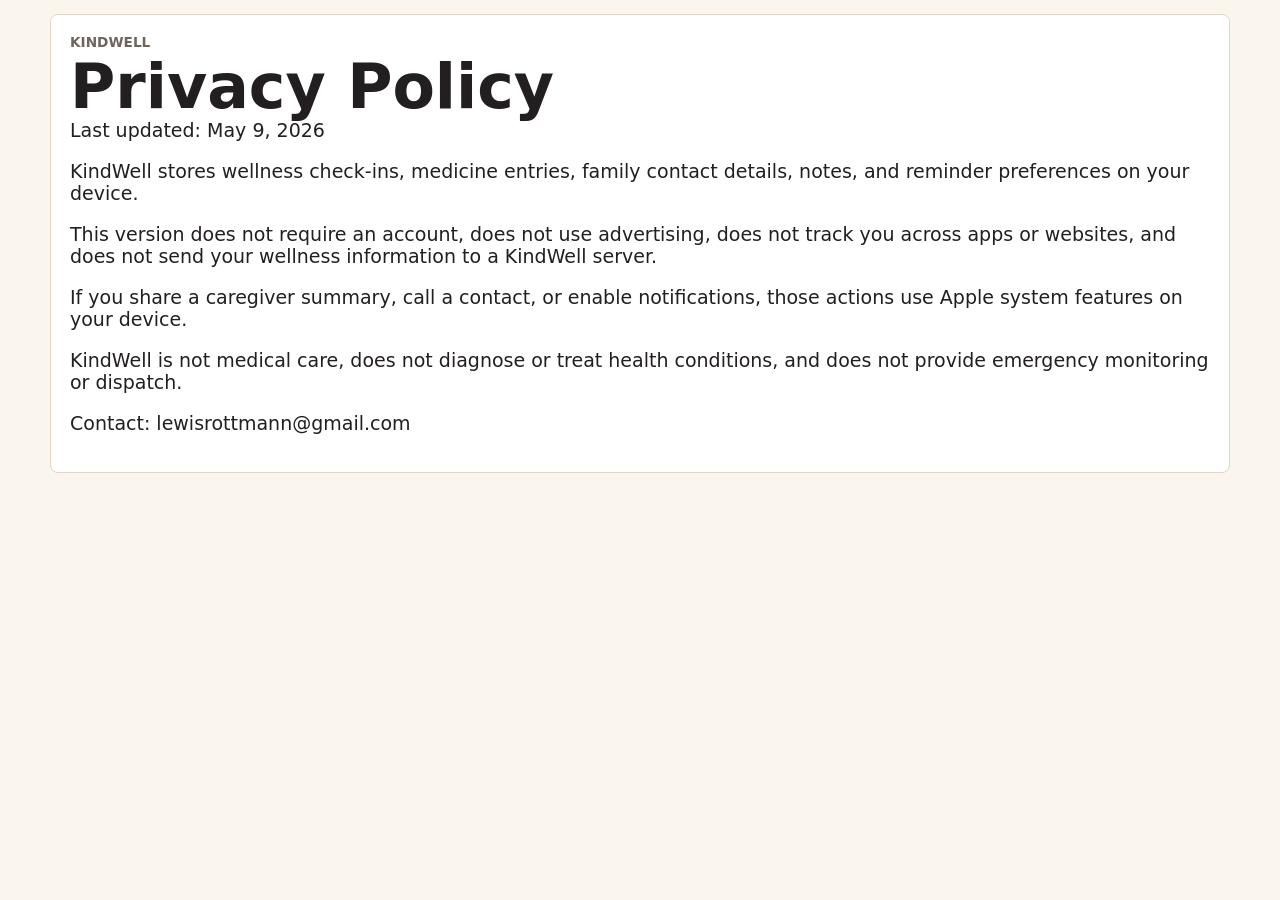
==== privacy.html @ cf4f1d54 "Publish KindWell public pages" ====
<!doctype html>
<html lang="en">
  <head>
    <meta charset="utf-8">
    <meta name="viewport" content="width=device-width, initial-scale=1">
    <title>KindWell Privacy Policy</title>
    <link rel="stylesheet" href="./styles.css">
  </head>
  <body>
    <main class="app-shell">
      <section class="panel">
        <p class="eyebrow">KindWell</p>
        <h1>Privacy Policy</h1>
        <p>
          Last updated: May 9, 2026
        </p>
        <p>
          KindWell stores wellness check-ins, medicine entries, family contact details, notes, and reminder preferences on your device.
        </p>
        <p>
          This version does not require an account, does not use advertising, does not track you across apps or websites, and does not send your wellness information to a KindWell server.
        </p>
        <p>
          If you share a caregiver summary, call a contact, or enable notifications, those actions use Apple system features on your device.
        </p>
        <p>
          KindWell is not medical care, does not diagnose or treat health conditions, and does not provide emergency monitoring or dispatch.
        </p>
        <p>
          Contact: lewisrottmann@gmail.com
        </p>
      </section>
    </main>
  </body>
</html>
---- styles.css ----
:root {
  color-scheme: light;
  --bg: #fbf6ed;
  --surface: #ffffff;
  --surface-strong: #fffaf2;
  --ink: #231f20;
  --muted: #6f655d;
  --teal: #4f8a61;
  --teal-dark: #356c48;
  --mint: #edf7ec;
  --gold: #f5b84b;
  --coral: #c95d47;
  --coral-dark: #963a2a;
  --blue: #5f7fbd;
  --border: #e2d6c8;
  --shadow: 0 12px 28px rgba(94, 62, 35, 0.1);
  --radius: 8px;
  --font-size: 19px;
}

* {
  box-sizing: border-box;
}

html {
  font-size: var(--font-size);
}

body {
  margin: 0;
  min-height: 100vh;
  background: var(--bg);
  color: var(--ink);
  font-family: -apple-system, BlinkMacSystemFont, "Segoe UI", system-ui, sans-serif;
  letter-spacing: 0;
}

body.large-text {
  --font-size: 22px;
}

button,
input,
textarea {
  font: inherit;
}

button,
a {
  -webkit-tap-highlight-color: transparent;
}

.app-shell {
  width: min(1180px, calc(100% - 1rem));
  margin: 0 auto;
  padding: 0.75rem 0 6rem;
}

.topbar,
.hero,
.panel {
  border: 1px solid var(--border);
  border-radius: var(--radius);
  background: var(--surface);
  box-shadow: none;
}

.topbar {
  display: flex;
  justify-content: space-between;
  align-items: center;
  gap: 1rem;
  padding: 0.85rem 0.95rem;
  position: sticky;
  top: 0;
  z-index: 10;
  border-color: transparent;
  border-bottom-color: rgba(117, 83, 52, 0.18);
  background: rgba(251, 246, 237, 0.88);
  backdrop-filter: saturate(180%) blur(18px);
  box-shadow: none;
}

.eyebrow {
  margin: 0 0 0.35rem;
  color: var(--muted);
  font-size: 0.72rem;
  font-weight: 700;
  text-transform: uppercase;
}

h1,
h2,
h3,
p {
  margin-top: 0;
}

h1 {
  margin-bottom: 0;
  font-size: clamp(2rem, 5vw, 3.25rem);
  font-weight: 800;
  line-height: 1;
}

h2 {
  margin-bottom: 0;
  font-size: clamp(1.35rem, 2.5vw, 1.8rem);
  font-weight: 750;
  line-height: 1.1;
}

h3 {
  margin-bottom: 0.35rem;
  font-size: 1.55rem;
}

.hero {
  display: grid;
  grid-template-columns: minmax(0, 1fr) auto;
  gap: 1rem;
  align-items: center;
  margin: 1rem 0;
  padding: 1.25rem;
  background: linear-gradient(180deg, #ffffff 0%, #fff4df 100%);
}

.today-date,
.hero-text,
.metric p,
.medicine-meta,
.field span {
  color: var(--muted);
}

.today-date {
  margin-bottom: 0.35rem;
  font-weight: 800;
}

.hero-text {
  max-width: 40rem;
  margin: 0.8rem 0 0;
  line-height: 1.5;
}

.care-status {
  display: inline-flex;
  align-items: center;
  gap: 0.55rem;
  min-width: 12rem;
  padding: 0.6rem 0.75rem;
  border: 1px solid rgba(79, 138, 97, 0.22);
  border-radius: 999px;
  background: var(--mint);
  font-weight: 800;
}

.status-dot {
  width: 0.8rem;
  height: 0.8rem;
  border-radius: 999px;
  background: var(--gold);
}

.status-dot.ok {
  background: var(--teal);
}

.status-dot.help {
  background: var(--coral);
}

.icon-button,
.secondary-button,
.primary-button,
.action-button,
.small-button,
.call-button {
  min-height: 2.75rem;
  border: 0;
  border-radius: var(--radius);
  cursor: pointer;
  font-weight: 800;
}

.icon-button {
  min-width: 3.2rem;
  color: var(--teal);
  background: rgba(79, 138, 97, 0.13);
}

.primary-button {
  width: 100%;
  padding: 0.8rem 1rem;
  color: white;
  background: var(--teal);
}

.primary-button:hover,
.primary-button:focus-visible {
  background: var(--teal-dark);
}

.secondary-button,
.small-button {
  padding: 0.65rem 0.8rem;
  color: var(--teal);
  background: rgba(79, 138, 97, 0.12);
}

.small-button.danger {
  color: var(--coral-dark);
  background: #f6dfd6;
}

.quick-actions {
  display: grid;
  grid-template-columns: repeat(3, minmax(0, 1fr));
  gap: 0.75rem;
  margin-bottom: 1rem;
}

.action-button {
  display: flex;
  align-items: center;
  justify-content: center;
  gap: 0.75rem;
  min-height: 5.2rem;
  padding: 1rem;
  color: var(--ink);
  background: var(--surface-strong);
  border: 1px solid var(--border);
  box-shadow: var(--shadow);
}

.action-button.urgent {
  color: white;
  background: var(--coral);
  border-color: var(--coral);
}

.action-icon {
  display: grid;
  place-items: center;
  width: 2rem;
  height: 2rem;
  border-radius: 999px;
  background: var(--mint);
  color: var(--teal);
  font-weight: 900;
}

.urgent .action-icon {
  color: var(--coral-dark);
  background: white;
}

.grid {
  display: grid;
  gap: 1rem;
  margin-bottom: 1rem;
}

.two-col {
  grid-template-columns: minmax(0, 1.1fr) minmax(300px, 0.9fr);
}

.three-col {
  grid-template-columns: repeat(3, minmax(0, 1fr));
}

.panel {
  padding: 1rem;
}

.panel-head {
  display: flex;
  justify-content: space-between;
  align-items: flex-start;
  gap: 1rem;
  margin-bottom: 1rem;
}

.checkin-form,
.inline-form,
.brain-card,
.settings-form {
  display: grid;
  gap: 1rem;
}

.inline-form {
  grid-template-columns: minmax(0, 1fr) 9rem 6rem;
  align-items: end;
}

fieldset {
  min-width: 0;
  padding: 0;
  margin: 0;
  border: 0;
}

legend,
.field span {
  display: block;
  margin-bottom: 0.45rem;
  font-weight: 800;
}

.mood-row {
  display: grid;
  grid-template-columns: repeat(3, minmax(0, 1fr));
  gap: 0.55rem;
}

.mood-row input {
  position: absolute;
  opacity: 0;
}

.mood-row span {
  display: grid;
  min-height: 3.4rem;
  place-items: center;
  border: 1px solid var(--border);
  border-radius: var(--radius);
  background: var(--surface-strong);
  font-weight: 900;
}

.mood-row input:checked + span {
  color: white;
  border-color: var(--teal);
  background: var(--teal);
}

.form-grid {
  display: grid;
  grid-template-columns: repeat(2, minmax(0, 1fr));
  gap: 0.75rem;
}

.settings-grid {
  display: grid;
  grid-template-columns: minmax(0, 1.2fr) repeat(2, minmax(10rem, 0.9fr));
  gap: 0.75rem;
}

.field input,
.field textarea {
  width: 100%;
  border: 1px solid var(--border);
  border-radius: var(--radius);
  padding: 0.75rem;
  color: var(--ink);
  background: #fffdf8;
}

.field input:focus,
.field textarea:focus {
  border-color: var(--teal);
  outline: 3px solid rgba(79, 138, 97, 0.2);
}

.medicine-list {
  display: grid;
  gap: 0.65rem;
  padding: 0;
  margin: 1rem 0 0;
  list-style: none;
}

.medicine-item {
  display: flex;
  justify-content: space-between;
  gap: 0.75rem;
  align-items: center;
  padding: 0.8rem;
  border: 1px solid var(--border);
  border-radius: var(--radius);
  background: #fffdf8;
}

.medicine-title,
.medicine-meta {
  display: block;
}

.medicine-actions {
  display: flex;
  flex-wrap: wrap;
  gap: 0.4rem;
  justify-content: flex-end;
}

.empty-state {
  display: none;
  padding: 1rem;
  margin-top: 1rem;
  border: 1px dashed var(--border);
  border-radius: var(--radius);
  color: var(--muted);
  text-align: center;
}

.empty-state.visible {
  display: block;
}

.metric {
  min-height: 9rem;
}

.brain-card {
  padding: 1rem;
  border: 1px solid var(--border);
  border-radius: var(--radius);
  background: #fffdf8;
}

#brain-prompt {
  margin-bottom: 0;
  font-size: 1.25rem;
  font-weight: 800;
  line-height: 1.35;
}

.summary-box {
  min-height: 15rem;
  margin: 0;
  white-space: pre-wrap;
  color: var(--ink);
  font: inherit;
  line-height: 1.45;
}

.contacts-grid {
  display: grid;
  grid-template-columns: repeat(2, minmax(0, 14rem)) minmax(260px, 1fr);
  gap: 0.75rem;
  align-items: end;
}

.contact-card {
  display: grid;
  min-height: 5rem;
  padding: 0.85rem;
  border-radius: var(--radius);
  color: white;
  background: var(--blue);
  text-decoration: none;
}

.contact-card:first-child {
  background: var(--coral);
}

.settings-contact-card {
  background: var(--teal);
}

.contact-card span {
  font-size: 0.9rem;
  opacity: 0.9;
}

.contact-card strong {
  align-self: end;
  font-size: 1.35rem;
}

.safety-list {
  display: grid;
  gap: 0.7rem;
  max-width: 56rem;
}

.safety-list p {
  margin: 0;
  color: var(--muted);
  line-height: 1.5;
}

.safety-list p:first-child {
  color: var(--ink);
  font-weight: 800;
}

.dialog-backdrop {
  position: fixed;
  inset: 0;
  z-index: 40;
  display: grid;
  place-items: center;
  padding: 1rem;
  background: rgba(35, 31, 32, 0.42);
}

.dialog-backdrop[hidden] {
  display: none;
}

.help-dialog {
  width: min(34rem, 100%);
  padding: 1rem;
  border: 1px solid var(--border);
  border-radius: var(--radius);
  background: var(--surface);
  box-shadow: 0 18px 40px rgba(35, 31, 32, 0.22);
}

.help-copy {
  margin-bottom: 1rem;
  color: var(--muted);
  line-height: 1.5;
}

.help-action-grid {
  display: grid;
  grid-template-columns: repeat(2, minmax(0, 1fr));
  gap: 0.75rem;
}

.call-button {
  display: grid;
  place-items: center;
  min-height: 3.4rem;
  padding: 0.8rem 1rem;
  color: white;
  text-align: center;
  text-decoration: none;
}

.emergency-call {
  background: var(--coral);
}

.family-call {
  background: var(--blue);
}

.toast {
  position: fixed;
  right: 1rem;
  bottom: 1rem;
  z-index: 20;
  max-width: min(24rem, calc(100% - 2rem));
  padding: 0.85rem 1rem;
  border-radius: var(--radius);
  color: white;
  background: var(--teal-dark);
  box-shadow: var(--shadow);
  opacity: 0;
  transform: translateY(0.5rem);
  pointer-events: none;
  transition: opacity 180ms ease, transform 180ms ease;
}

.tabbar {
  position: fixed;
  right: 50%;
  bottom: 0.75rem;
  z-index: 30;
  display: grid;
  grid-template-columns: repeat(5, minmax(0, 1fr));
  gap: 0.15rem;
  width: min(42rem, calc(100% - 1rem));
  padding: 0.45rem;
  border: 1px solid rgba(117, 83, 52, 0.18);
  border-radius: var(--radius);
  background: rgba(255, 250, 242, 0.9);
  box-shadow: 0 10px 30px rgba(94, 62, 35, 0.14);
  backdrop-filter: saturate(180%) blur(18px);
  transform: translateX(50%);
}

.tabbar a {
  display: grid;
  gap: 0.15rem;
  place-items: center;
  min-height: 3rem;
  border-radius: var(--radius);
  color: var(--muted);
  font-size: 0.72rem;
  font-weight: 700;
  text-decoration: none;
}

.tabbar a:first-child {
  color: var(--teal);
  background: rgba(79, 138, 97, 0.12);
}

.tabbar span {
  font-size: 1rem;
  line-height: 1;
}

.toast.visible {
  opacity: 1;
  transform: translateY(0);
}

@media (max-width: 850px) {
  .hero,
  .two-col,
  .three-col,
  .quick-actions,
  .contacts-grid,
  .inline-form,
  .settings-grid {
    grid-template-columns: 1fr;
  }

  .care-status {
    width: 100%;
  }

  .topbar {
    position: static;
  }
}

@media (max-width: 520px) {
  .app-shell {
    width: min(100% - 0.5rem, 1180px);
  }

  .hero,
  .panel,
  .topbar {
    padding: 0.85rem;
  }

  .mood-row,
  .form-grid,
  .help-action-grid {
    grid-template-columns: 1fr;
  }
}
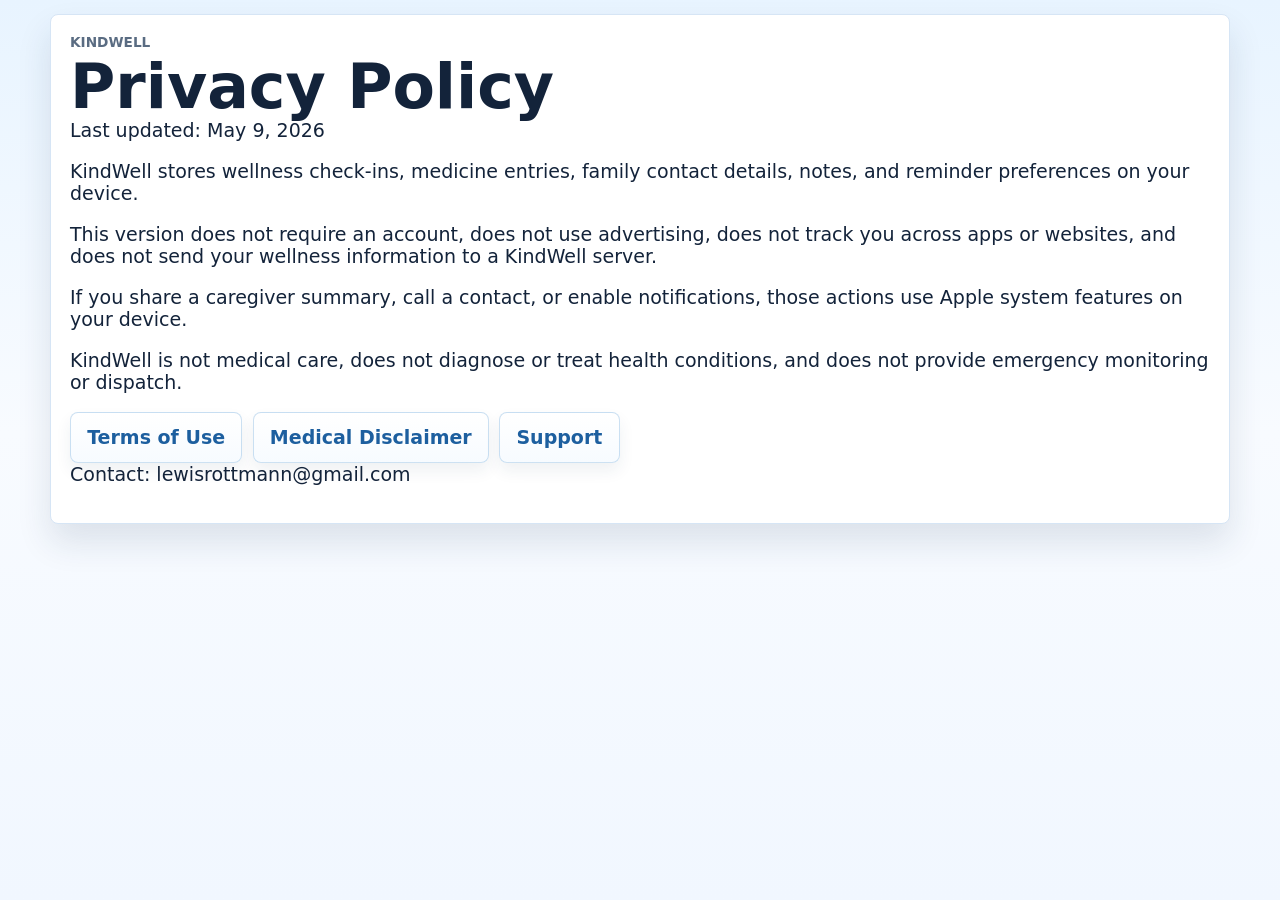
==== commit b4097003: "Add KindWell legal pages" ====
--- a/privacy.html
+++ b/privacy.html
@@ -26,6 +26,11 @@
         <p>
           KindWell is not medical care, does not diagnose or treat health conditions, and does not provide emergency monitoring or dispatch.
         </p>
+        <div class="legal-links">
+          <a href="./terms.html">Terms of Use</a>
+          <a href="./medical-disclaimer.html">Medical Disclaimer</a>
+          <a href="./support.html">Support</a>
+        </div>
         <p>
           Contact: lewisrottmann@gmail.com
         </p>
--- a/styles.css
+++ b/styles.css
@@ -1,19 +1,21 @@
 :root {
   color-scheme: light;
-  --bg: #fbf6ed;
+  --bg: #f1f7ff;
   --surface: #ffffff;
-  --surface-strong: #fffaf2;
-  --ink: #231f20;
-  --muted: #6f655d;
-  --teal: #4f8a61;
-  --teal-dark: #356c48;
-  --mint: #edf7ec;
-  --gold: #f5b84b;
-  --coral: #c95d47;
-  --coral-dark: #963a2a;
-  --blue: #5f7fbd;
-  --border: #e2d6c8;
-  --shadow: 0 12px 28px rgba(94, 62, 35, 0.1);
+  --surface-strong: #f7fbff;
+  --ink: #13233a;
+  --muted: #5a6c82;
+  --teal: #2f80c9;
+  --teal-dark: #1d5f9f;
+  --mint: #e7f3ff;
+  --gold: #7fb2e4;
+  --coral: #cc5751;
+  --coral-dark: #943b37;
+  --blue: #3f74d6;
+  --violet: #6f8fe6;
+  --border: #d6e5f5;
+  --shadow: 0 18px 34px rgba(22, 50, 79, 0.12), inset 0 1px 0 rgba(255, 255, 255, 0.9);
+  --shadow-strong: 0 22px 52px rgba(22, 50, 79, 0.16), inset 0 1px 0 rgba(255, 255, 255, 0.92);
   --radius: 8px;
   --font-size: 19px;
 }
@@ -29,7 +31,8 @@
 body {
   margin: 0;
   min-height: 100vh;
-  background: var(--bg);
+  background:
+    linear-gradient(180deg, #e8f4ff 0%, #f8fbff 48%, var(--bg) 100%);
   color: var(--ink);
   font-family: -apple-system, BlinkMacSystemFont, "Segoe UI", system-ui, sans-serif;
   letter-spacing: 0;
@@ -62,7 +65,7 @@
   border: 1px solid var(--border);
   border-radius: var(--radius);
   background: var(--surface);
-  box-shadow: none;
+  box-shadow: var(--shadow);
 }
 
 .topbar {
@@ -75,10 +78,10 @@
   top: 0;
   z-index: 10;
   border-color: transparent;
-  border-bottom-color: rgba(117, 83, 52, 0.18);
-  background: rgba(251, 246, 237, 0.88);
+  border-bottom-color: rgba(47, 128, 201, 0.14);
+  background: rgba(241, 247, 255, 0.9);
   backdrop-filter: saturate(180%) blur(18px);
-  box-shadow: none;
+  box-shadow: 0 12px 28px rgba(22, 50, 79, 0.08);
 }
 
 .eyebrow {
@@ -122,7 +125,10 @@
   align-items: center;
   margin: 1rem 0;
   padding: 1.25rem;
-  background: linear-gradient(180deg, #ffffff 0%, #fff4df 100%);
+  background:
+    linear-gradient(145deg, #ffffff 0%, #eaf6ff 62%, #f4f9ff 100%);
+  border-color: rgba(47, 128, 201, 0.18);
+  box-shadow: var(--shadow-strong);
 }
 
 .today-date,
@@ -150,10 +156,11 @@
   gap: 0.55rem;
   min-width: 12rem;
   padding: 0.6rem 0.75rem;
-  border: 1px solid rgba(79, 138, 97, 0.22);
+  border: 1px solid rgba(47, 128, 201, 0.25);
   border-radius: 999px;
   background: var(--mint);
   font-weight: 800;
+  box-shadow: inset 0 1px 0 rgba(255, 255, 255, 0.94), 0 10px 18px rgba(47, 128, 201, 0.12);
 }
 
 .status-dot {
@@ -182,19 +189,31 @@
   border-radius: var(--radius);
   cursor: pointer;
   font-weight: 800;
+  box-shadow: 0 10px 18px rgba(22, 50, 79, 0.12), inset 0 1px 0 rgba(255, 255, 255, 0.24);
+  transition: transform 120ms ease, box-shadow 120ms ease, background 120ms ease;
+}
+
+.icon-button:active,
+.secondary-button:active,
+.primary-button:active,
+.action-button:active,
+.small-button:active,
+.call-button:active {
+  transform: translateY(1px);
+  box-shadow: 0 6px 12px rgba(22, 50, 79, 0.12), inset 0 1px 2px rgba(22, 50, 79, 0.08);
 }
 
 .icon-button {
   min-width: 3.2rem;
   color: var(--teal);
-  background: rgba(79, 138, 97, 0.13);
+  background: linear-gradient(180deg, #f8fcff 0%, #e0f0ff 100%);
 }
 
 .primary-button {
   width: 100%;
   padding: 0.8rem 1rem;
   color: white;
-  background: var(--teal);
+  background: linear-gradient(180deg, #64b5f0 0%, var(--teal) 100%);
 }
 
 .primary-button:hover,
@@ -206,12 +225,12 @@
 .small-button {
   padding: 0.65rem 0.8rem;
   color: var(--teal);
-  background: rgba(79, 138, 97, 0.12);
+  background: linear-gradient(180deg, #f8fcff 0%, #e7f3ff 100%);
 }
 
 .small-button.danger {
   color: var(--coral-dark);
-  background: #f6dfd6;
+  background: #feeceb;
 }
 
 .quick-actions {
@@ -229,15 +248,16 @@
   min-height: 5.2rem;
   padding: 1rem;
   color: var(--ink);
-  background: var(--surface-strong);
+  background: linear-gradient(180deg, #ffffff 0%, var(--surface-strong) 100%);
   border: 1px solid var(--border);
   box-shadow: var(--shadow);
 }
 
 .action-button.urgent {
   color: white;
-  background: var(--coral);
+  background: linear-gradient(180deg, #df716c 0%, var(--coral) 100%);
   border-color: var(--coral);
+  box-shadow: 0 18px 30px rgba(204, 87, 81, 0.22), inset 0 1px 0 rgba(255, 255, 255, 0.24);
 }
 
 .action-icon {
@@ -326,14 +346,15 @@
   place-items: center;
   border: 1px solid var(--border);
   border-radius: var(--radius);
-  background: var(--surface-strong);
+  background: linear-gradient(180deg, #ffffff 0%, var(--surface-strong) 100%);
   font-weight: 900;
+  box-shadow: inset 0 1px 0 rgba(255, 255, 255, 0.88), 0 8px 16px rgba(22, 50, 79, 0.08);
 }
 
 .mood-row input:checked + span {
   color: white;
   border-color: var(--teal);
-  background: var(--teal);
+  background: linear-gradient(180deg, #64b5f0 0%, var(--teal) 100%);
 }
 
 .form-grid {
@@ -355,13 +376,14 @@
   border-radius: var(--radius);
   padding: 0.75rem;
   color: var(--ink);
-  background: #fffdf8;
+  background: #fbfdff;
+  box-shadow: inset 0 2px 6px rgba(22, 50, 79, 0.06);
 }
 
 .field input:focus,
 .field textarea:focus {
   border-color: var(--teal);
-  outline: 3px solid rgba(79, 138, 97, 0.2);
+  outline: 3px solid rgba(47, 128, 201, 0.2);
 }
 
 .medicine-list {
@@ -380,7 +402,8 @@
   padding: 0.8rem;
   border: 1px solid var(--border);
   border-radius: var(--radius);
-  background: #fffdf8;
+  background: linear-gradient(180deg, #ffffff 0%, #fbfdff 100%);
+  box-shadow: inset 0 1px 0 rgba(255, 255, 255, 0.88), 0 8px 14px rgba(22, 50, 79, 0.07);
 }
 
 .medicine-title,
@@ -417,7 +440,8 @@
   padding: 1rem;
   border: 1px solid var(--border);
   border-radius: var(--radius);
-  background: #fffdf8;
+  background: linear-gradient(180deg, #ffffff 0%, #fbfdff 100%);
+  box-shadow: inset 0 1px 0 rgba(255, 255, 255, 0.9), 0 10px 18px rgba(22, 50, 79, 0.08);
 }
 
 #brain-prompt {
@@ -449,16 +473,17 @@
   padding: 0.85rem;
   border-radius: var(--radius);
   color: white;
-  background: var(--blue);
+  background: linear-gradient(180deg, #72a8ee 0%, var(--blue) 100%);
   text-decoration: none;
+  box-shadow: 0 14px 26px rgba(47, 128, 201, 0.18), inset 0 1px 0 rgba(255, 255, 255, 0.24);
 }
 
 .contact-card:first-child {
-  background: var(--coral);
+  background: linear-gradient(180deg, #df716c 0%, var(--coral) 100%);
 }
 
 .settings-contact-card {
-  background: var(--teal);
+  background: linear-gradient(180deg, #64b5f0 0%, var(--teal) 100%);
 }
 
 .contact-card span {
@@ -488,6 +513,38 @@
   font-weight: 800;
 }
 
+.legal-links {
+  display: flex;
+  flex-wrap: wrap;
+  gap: 0.55rem;
+  margin-top: 0.25rem;
+}
+
+.legal-links a {
+  display: inline-grid;
+  min-height: 2.7rem;
+  place-items: center;
+  padding: 0.6rem 0.85rem;
+  border: 1px solid rgba(47, 128, 201, 0.24);
+  border-radius: var(--radius);
+  color: var(--teal-dark);
+  background: linear-gradient(180deg, #ffffff 0%, var(--surface-strong) 100%);
+  font-weight: 800;
+  text-decoration: none;
+  box-shadow: inset 0 1px 0 rgba(255, 255, 255, 0.9), 0 8px 16px rgba(22, 50, 79, 0.07);
+}
+
+.settings-links {
+  margin-top: 1rem;
+}
+
+.legal-note {
+  margin: 0.75rem 0 0;
+  color: var(--muted);
+  font-size: 0.9rem;
+  line-height: 1.45;
+}
+
 .dialog-backdrop {
   position: fixed;
   inset: 0;
@@ -495,7 +552,7 @@
   display: grid;
   place-items: center;
   padding: 1rem;
-  background: rgba(35, 31, 32, 0.42);
+  background: rgba(22, 50, 79, 0.42);
 }
 
 .dialog-backdrop[hidden] {
@@ -508,7 +565,23 @@
   border: 1px solid var(--border);
   border-radius: var(--radius);
   background: var(--surface);
-  box-shadow: 0 18px 40px rgba(35, 31, 32, 0.22);
+  box-shadow: 0 28px 60px rgba(22, 50, 79, 0.24), inset 0 1px 0 rgba(255, 255, 255, 0.92);
+}
+
+.notice-dialog {
+  display: grid;
+  gap: 1rem;
+}
+
+.notice-list {
+  display: grid;
+  gap: 0.55rem;
+  color: var(--muted);
+  line-height: 1.45;
+}
+
+.notice-list p {
+  margin: 0;
 }
 
 .help-copy {
@@ -534,11 +607,11 @@
 }
 
 .emergency-call {
-  background: var(--coral);
+  background: linear-gradient(180deg, #df716c 0%, var(--coral) 100%);
 }
 
 .family-call {
-  background: var(--blue);
+  background: linear-gradient(180deg, #72a8ee 0%, var(--blue) 100%);
 }
 
 .toast {
@@ -550,7 +623,7 @@
   padding: 0.85rem 1rem;
   border-radius: var(--radius);
   color: white;
-  background: var(--teal-dark);
+  background: linear-gradient(180deg, var(--teal) 0%, var(--teal-dark) 100%);
   box-shadow: var(--shadow);
   opacity: 0;
   transform: translateY(0.5rem);
@@ -568,10 +641,10 @@
   gap: 0.15rem;
   width: min(42rem, calc(100% - 1rem));
   padding: 0.45rem;
-  border: 1px solid rgba(117, 83, 52, 0.18);
-  border-radius: var(--radius);
-  background: rgba(255, 250, 242, 0.9);
-  box-shadow: 0 10px 30px rgba(94, 62, 35, 0.14);
+  border: 1px solid rgba(47, 128, 201, 0.16);
+  border-radius: var(--radius);
+  background: rgba(248, 251, 255, 0.94);
+  box-shadow: 0 14px 34px rgba(22, 50, 79, 0.15), inset 0 1px 0 rgba(255, 255, 255, 0.88);
   backdrop-filter: saturate(180%) blur(18px);
   transform: translateX(50%);
 }
@@ -590,7 +663,7 @@
 
 .tabbar a:first-child {
   color: var(--teal);
-  background: rgba(79, 138, 97, 0.12);
+  background: linear-gradient(180deg, #f8fcff 0%, #e7f3ff 100%);
 }
 
 .tabbar span {
